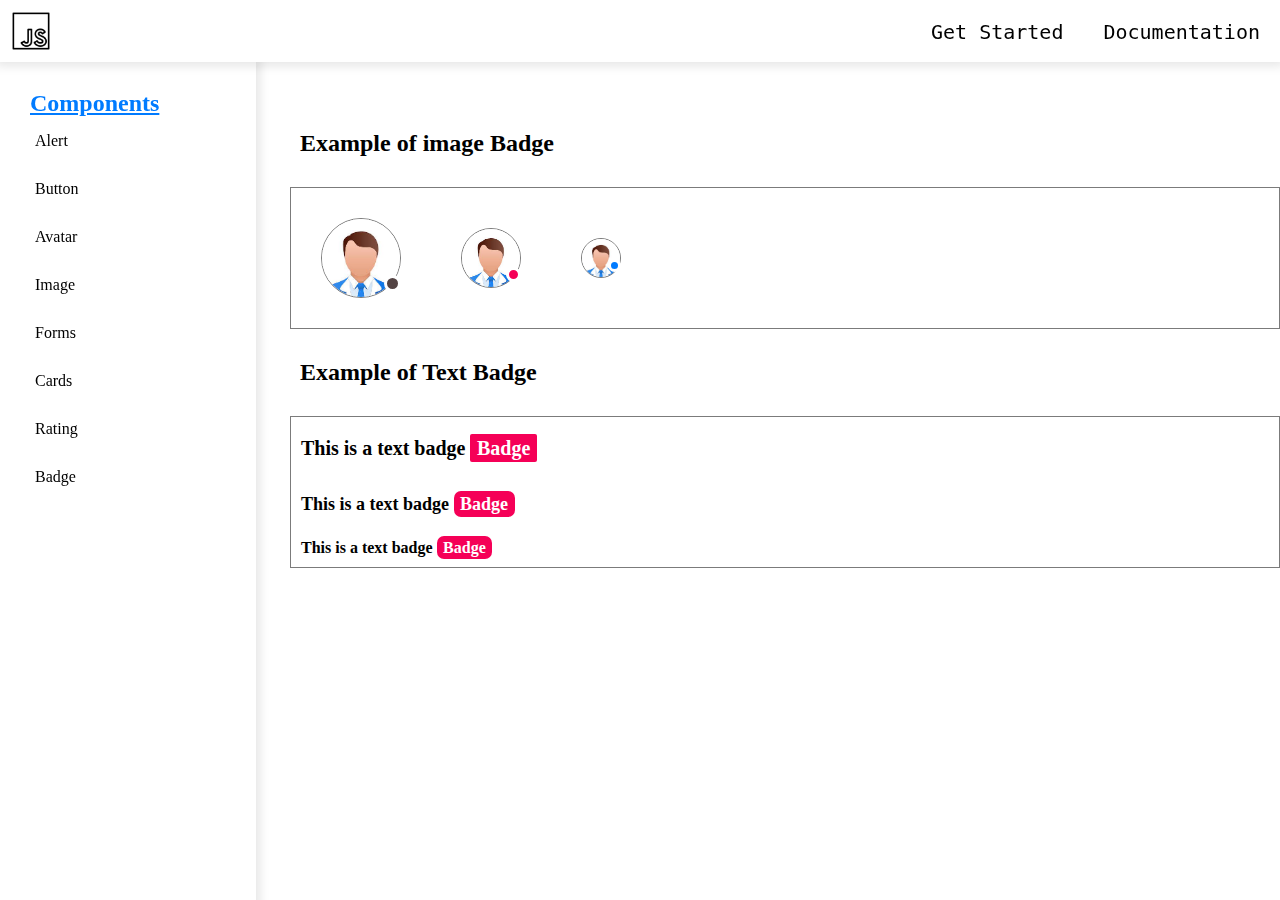
==== documentation/documentation.html @ a23e257b "added badge component" ====
<!DOCTYPE html>
<html lang="en">

<head>
    <meta charset="UTF-8">
    <meta http-equiv="X-UA-Compatible" content="IE=edge">
    <meta name="viewport" content="width=device-width, initial-scale=1.0">
    <link rel="stylesheet" href="https://cdnjs.cloudflare.com/ajax/libs/font-awesome/4.7.0/css/font-awesome.min.css" integrity="sha256-eZrrJcwDc/3uDhsdt61sL2oOBY362qM3lon1gyExkL0=" crossorigin="anonymous" />
    <link rel="stylesheet" href="./documentation.css">
    <title>Document</title>
</head>

<body>
    <section class="component__container">
        <nav class="navbar">
            <div class="navigation navigation-logo">
                <img src="../images/js-logo.png">
            </div>
            <div class="navigation">
                <ul>
                    <li class="navigation__list" onclick="location.href='../index.html' "> Get Started </li>
                    <li class="navigation__list" onclick="location.href='./documentation.html'">Documentation</li>
                </ul>
            </div>
        </nav>

        <section class="component__body">
            <aside class="component__sidebar">
                <h2 class="component__heading">Components</h2>
                <ul id="sidebar__list">
                    <li class="sidebar__list-item" data-component="alert">Alert</li>
                    <li class="sidebar__list-item" data-component="button">Button</li>
                    <li class="sidebar__list-item" data-component="avatar">Avatar</li>
                    <li class="sidebar__list-item" data-component="image">Image</li>
                    <li class="sidebar__list-item" data-component="form">Forms</li>
                    <li class="sidebar__list-item" data-component="cards">Cards</li>
                    <li class="sidebar__list-item" data-component="rating">Rating</li>
                    <li class="sidebar__list-item" data-component="badge">Badge</li>
                </ul>
            </aside>
            <div id="component_content"></div>
        </section>

    </section>
    <script src="./documentation.js"></script>
</body>

</html>
---- documentation/documentation.css ----
@import url(../components/component.css);
.component__container {
    display: grid;
    grid-template-rows: 100px auto;
}

.navbar {
    background-color: var(--light-color);
    display: flex;
    justify-content: space-between;
    height: 6.2rem;
    grid-column-start: 2;
    grid-column-end: 3;
    position: fixed;
    top: 0;
    width: 100%;
    z-index: 300;
    box-shadow: 0px 0px 10px 4px rgb(0 0 0 / 10%);
    cursor: pointer;
}

.navigation,
.navigation ul {
    display: flex;
    list-style-type: none;
}

.navigation-logo {
    padding: 1rem;
}

.navigation__list {
    padding: 2rem;
    font-size: 2rem;
    font-family: monospace;
}

.component__body {
    display: grid;
    grid-template-columns: 290px auto;
    grid-row-start: 2;
    grid-row-end: 3;
    background-color: var(--blue);
}

.component__sidebar {
    grid-column-start: 1;
    grid-column-end: 2;
    background: burlywood;
    background-color: var(--light-color);
    bottom: 0;
    height: 100vh;
    position: fixed;
    left: 0;
    top: 6rem;
    z-index: 200;
    width: 20%;
    box-shadow: 0px 0px 10px 4px rgb(0 0 0 / 10%);
    padding: 3rem;
}

.component__heading {
    text-decoration: underline;
    color: var(--primary);
}

#component_content {
    grid-column-start: 2;
    grid-column-end: 3;
}

.sidebar__list-item {
    list-style: none;
    padding: 1.5rem 0.5rem;
    cursor: pointer;
}

.sidebar__list-item:hover {
    background-color: turquoise;
    color: yellow;
    border-radius: 1rem;
}
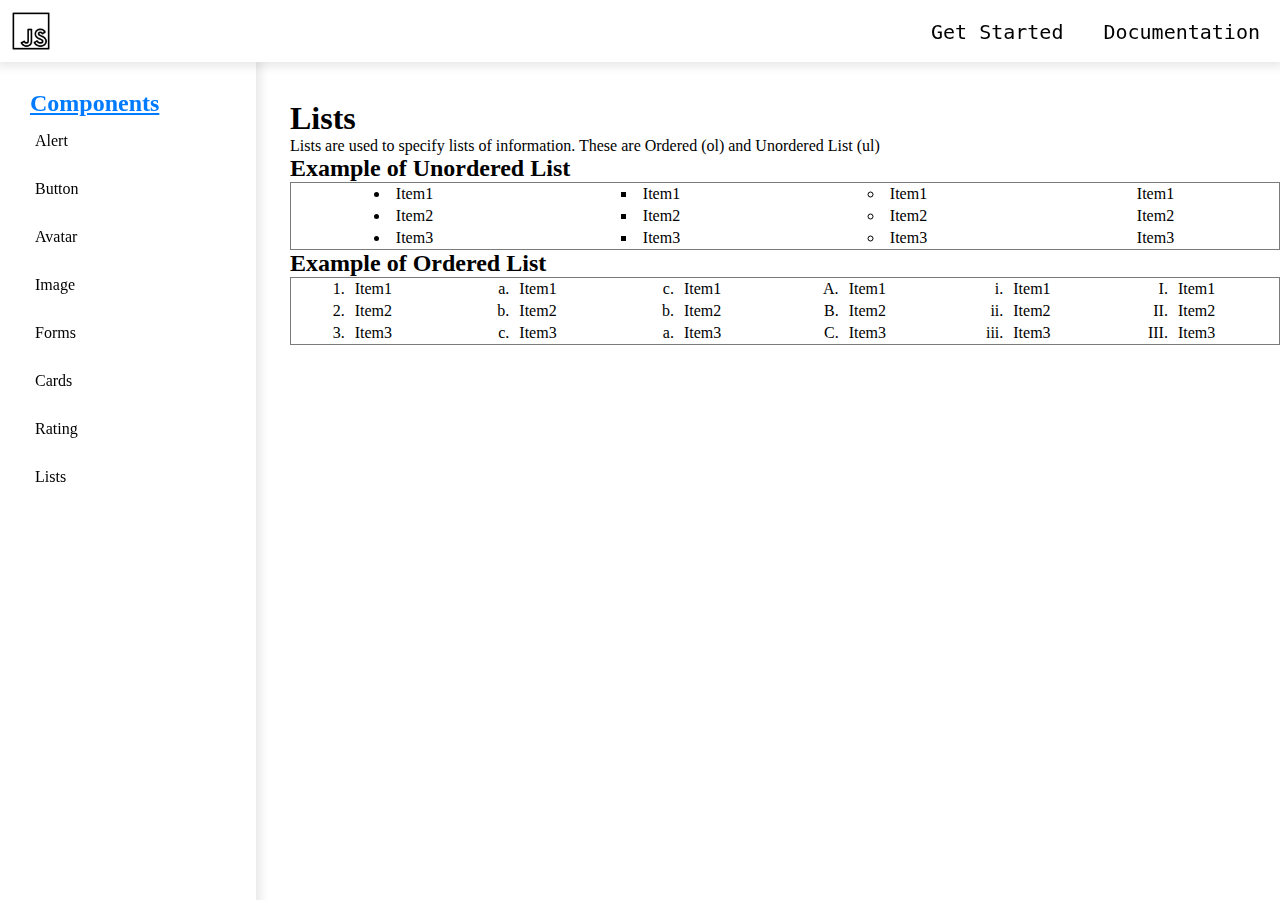
==== commit f1de9b8d: "Merge pull request #10 from anand-tiwari/lists" ====
--- a/documentation/documentation.html
+++ b/documentation/documentation.html
@@ -35,7 +35,7 @@
                     <li class="sidebar__list-item" data-component="form">Forms</li>
                     <li class="sidebar__list-item" data-component="cards">Cards</li>
                     <li class="sidebar__list-item" data-component="rating">Rating</li>
-                    <li class="sidebar__list-item" data-component="badge">Badge</li>
+                    <li class="sidebar__list-item" data-component="lists">Lists</li>
                 </ul>
             </aside>
             <div id="component_content"></div>
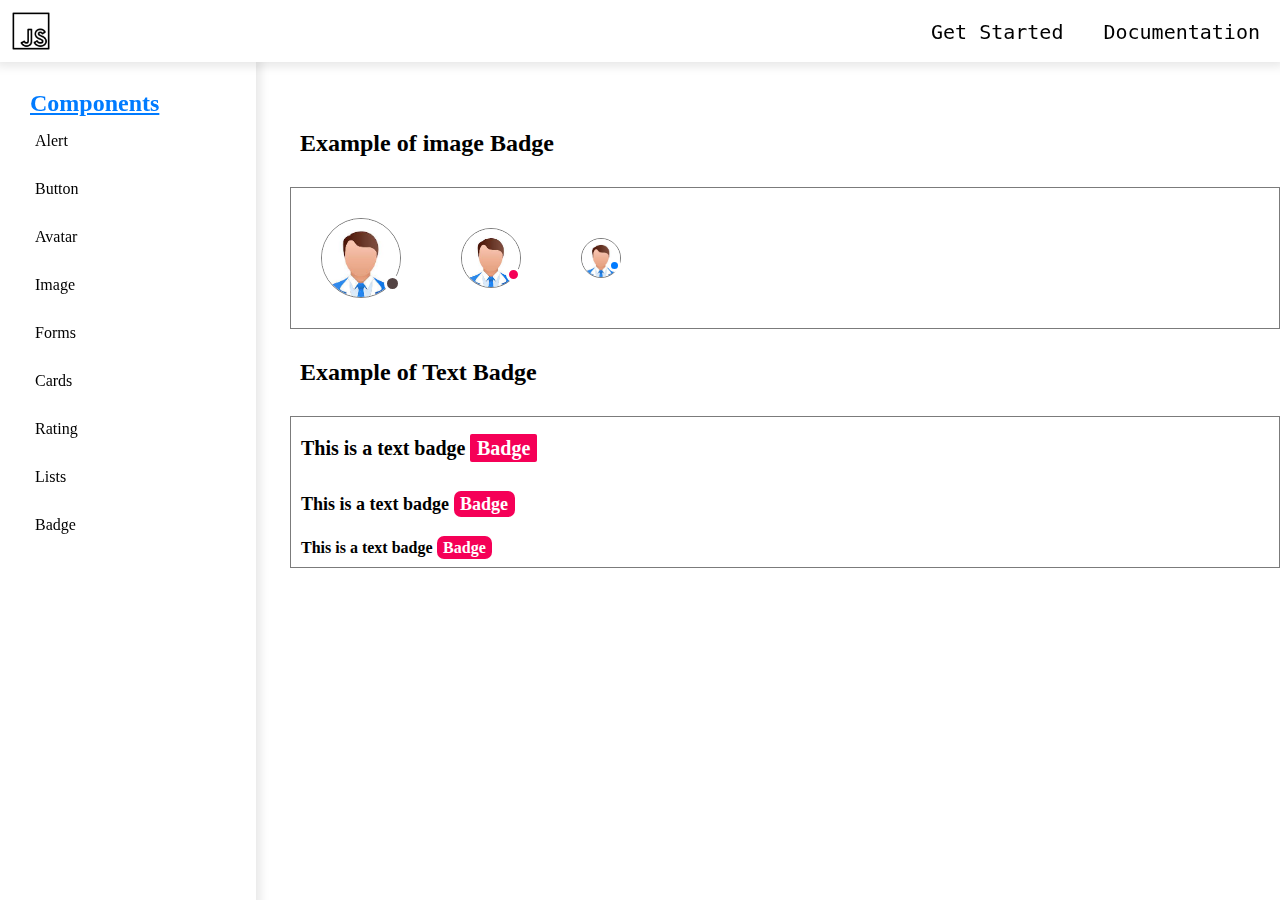
==== commit 46b194db: "Merge remote-tracking branch 'origin/main' into badge" ====
--- a/documentation/documentation.html
+++ b/documentation/documentation.html
@@ -36,6 +36,7 @@
                     <li class="sidebar__list-item" data-component="cards">Cards</li>
                     <li class="sidebar__list-item" data-component="rating">Rating</li>
                     <li class="sidebar__list-item" data-component="lists">Lists</li>
+                    <li class="sidebar__list-item" data-component="badge">Badge</li>
                 </ul>
             </aside>
             <div id="component_content"></div>
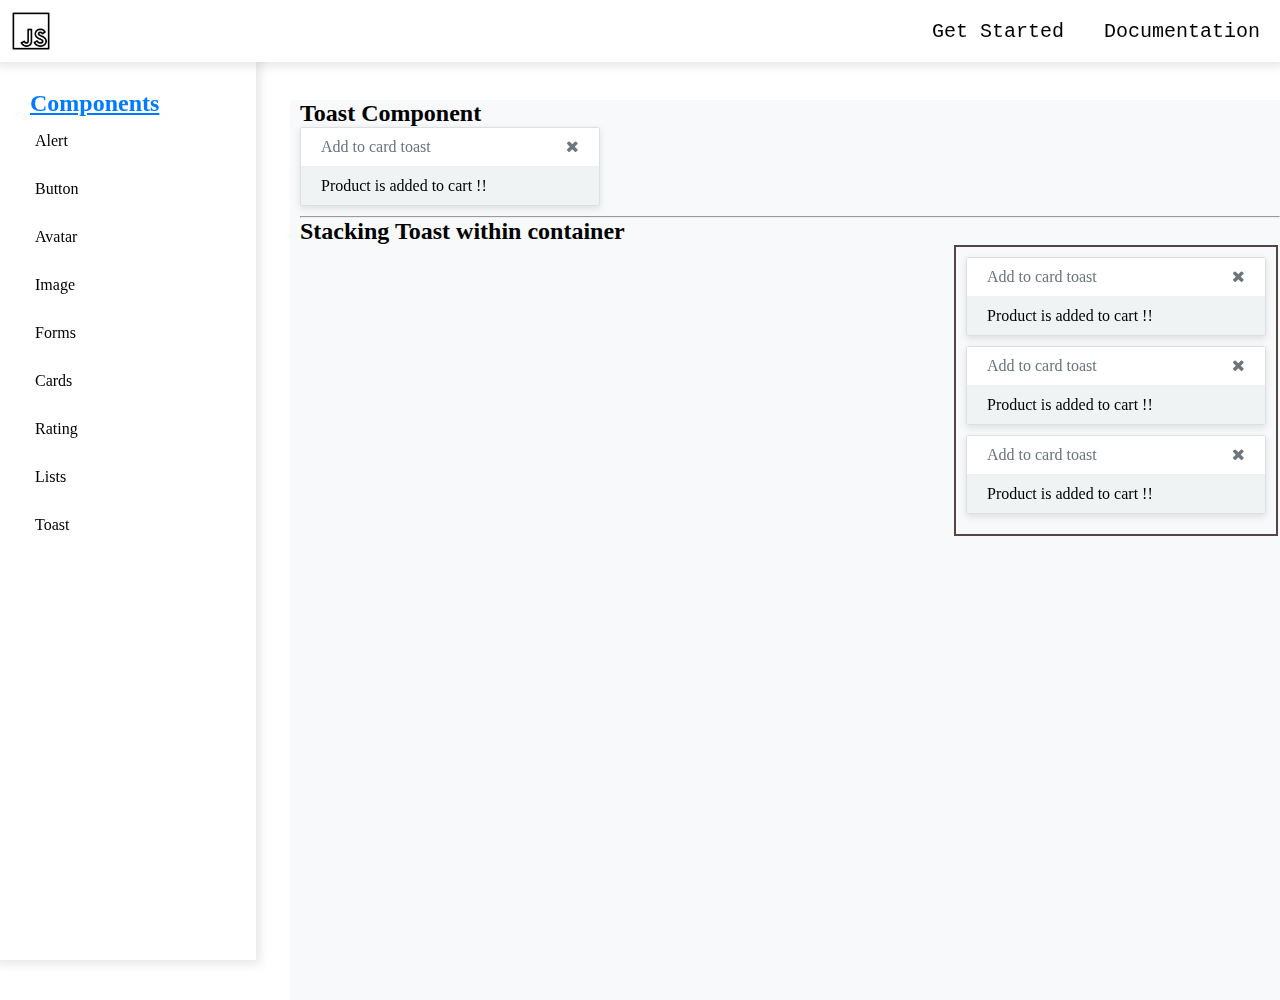
==== commit 72872620: "Merge remote-tracking branch 'origin/main' into toast" ====
--- a/documentation/documentation.html
+++ b/documentation/documentation.html
@@ -36,7 +36,7 @@
                     <li class="sidebar__list-item" data-component="cards">Cards</li>
                     <li class="sidebar__list-item" data-component="rating">Rating</li>
                     <li class="sidebar__list-item" data-component="lists">Lists</li>
-                    <li class="sidebar__list-item" data-component="badge">Badge</li>
+                    <li class="sidebar__list-item" data-component="toast">Toast</li>
                 </ul>
             </aside>
             <div id="component_content"></div>
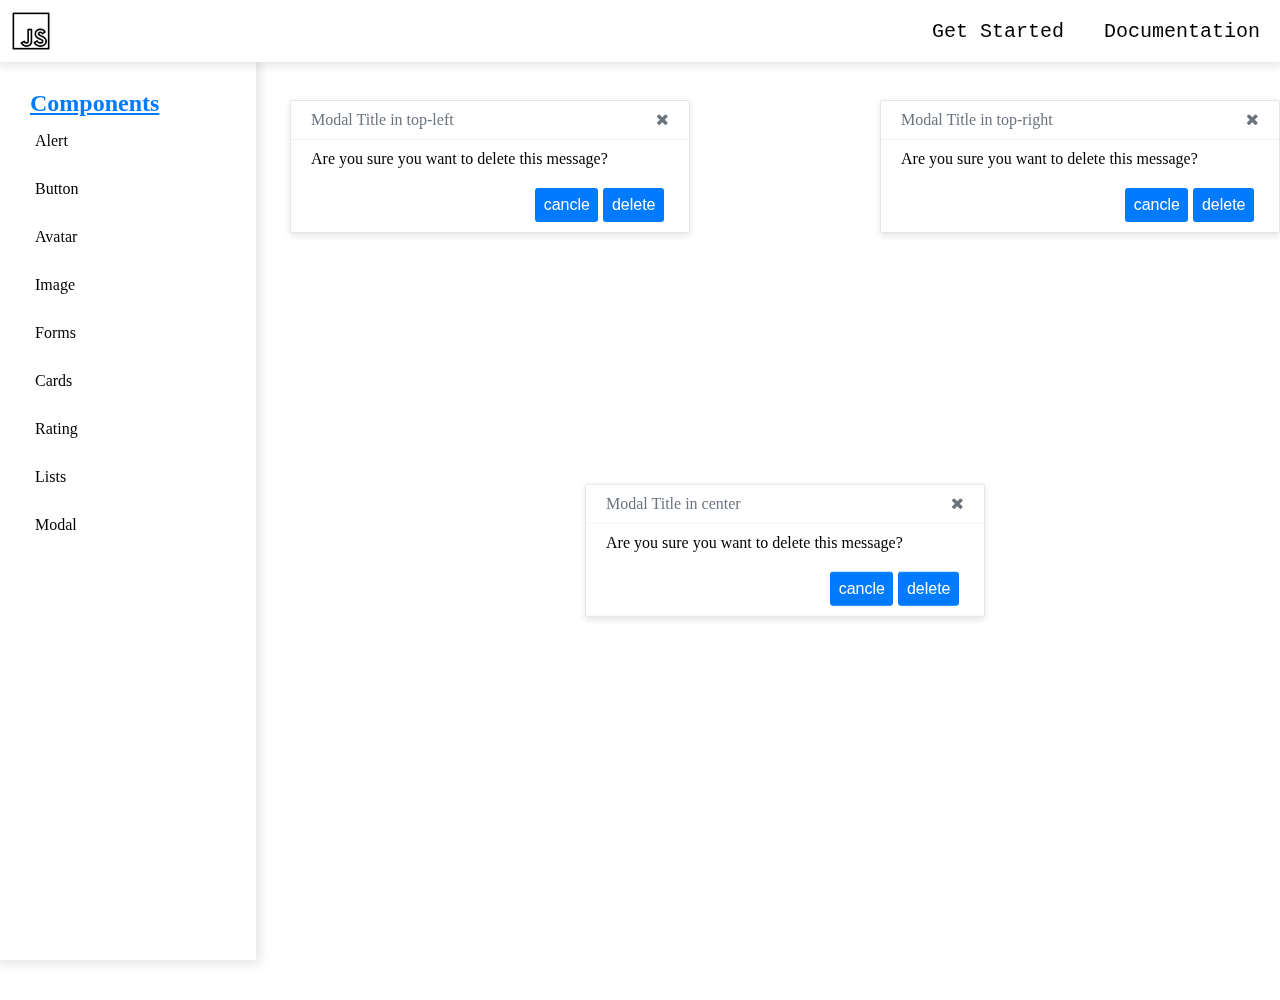
==== commit e39b763c: "updated modal components" ====
--- a/documentation/documentation.html
+++ b/documentation/documentation.html
@@ -36,7 +36,7 @@
                     <li class="sidebar__list-item" data-component="cards">Cards</li>
                     <li class="sidebar__list-item" data-component="rating">Rating</li>
                     <li class="sidebar__list-item" data-component="lists">Lists</li>
-                    <li class="sidebar__list-item" data-component="toast">Toast</li>
+                    <li class="sidebar__list-item" data-component="modal">Modal</li>
                 </ul>
             </aside>
             <div id="component_content"></div>
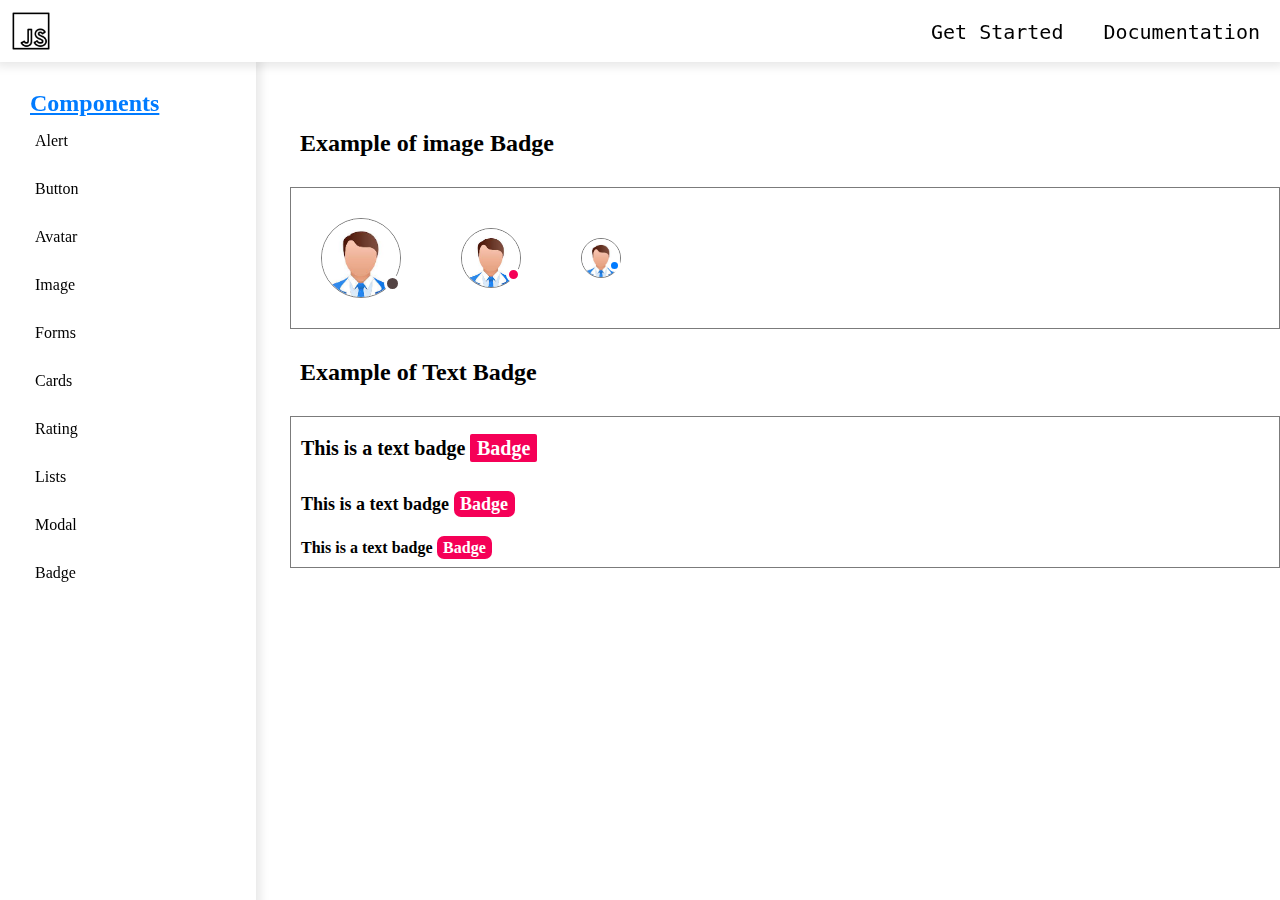
==== commit f1e71170: "Merge remote-tracking branch 'origin/main' into badge" ====
--- a/documentation/documentation.html
+++ b/documentation/documentation.html
@@ -37,6 +37,7 @@
                     <li class="sidebar__list-item" data-component="rating">Rating</li>
                     <li class="sidebar__list-item" data-component="lists">Lists</li>
                     <li class="sidebar__list-item" data-component="modal">Modal</li>
+                    <li class="sidebar__list-item" data-component="badge">Badge</li>
                 </ul>
             </aside>
             <div id="component_content"></div>
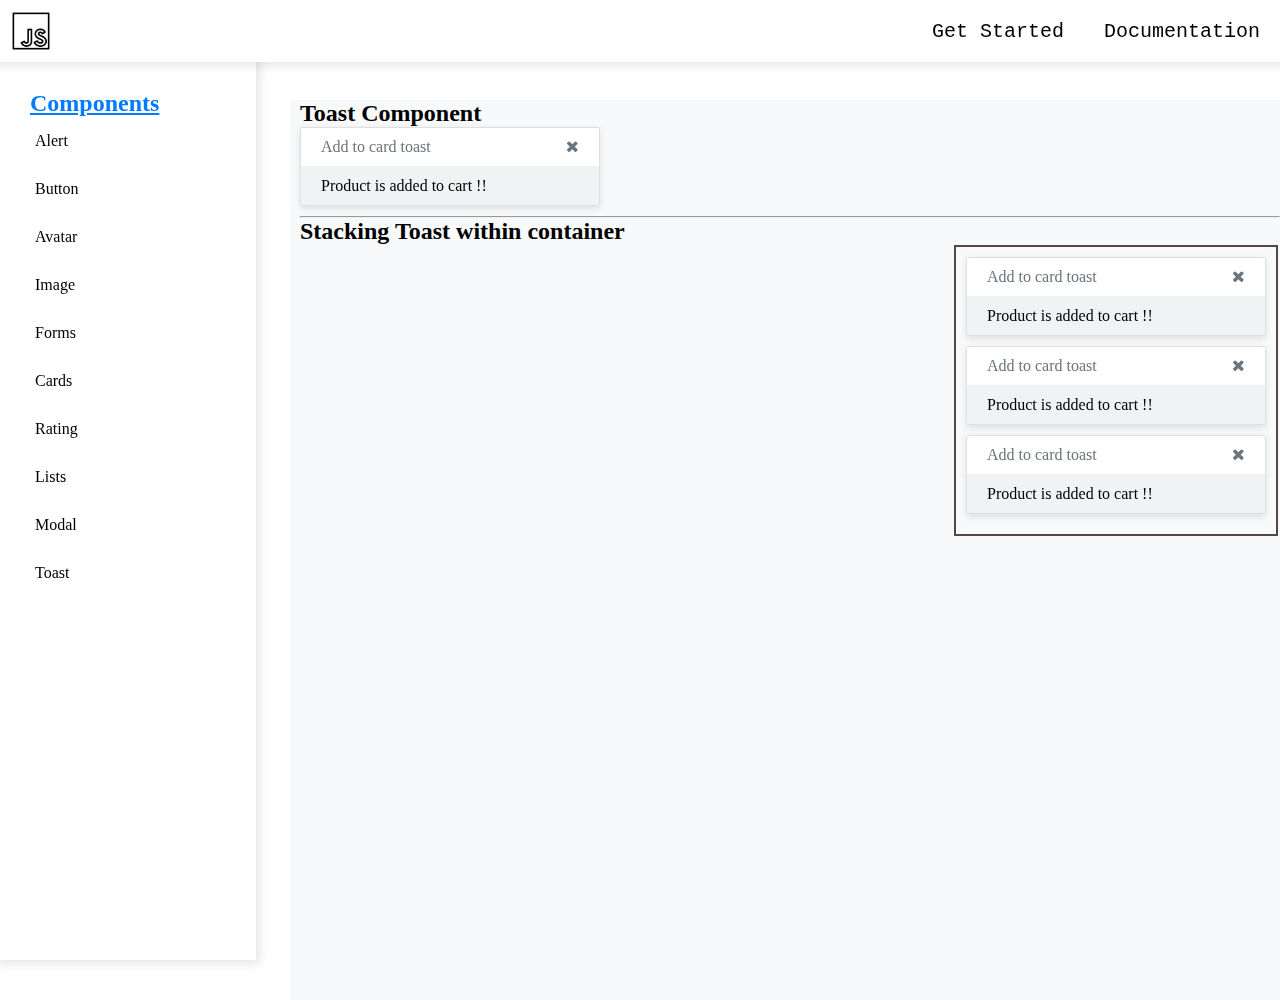
==== commit f58e0b93: "Merge remote-tracking branch 'origin/main' into toast" ====
--- a/documentation/documentation.html
+++ b/documentation/documentation.html
@@ -37,7 +37,7 @@
                     <li class="sidebar__list-item" data-component="rating">Rating</li>
                     <li class="sidebar__list-item" data-component="lists">Lists</li>
                     <li class="sidebar__list-item" data-component="modal">Modal</li>
-                    <li class="sidebar__list-item" data-component="badge">Badge</li>
+                    <li class="sidebar__list-item" data-component="toast">Toast</li>
                 </ul>
             </aside>
             <div id="component_content"></div>
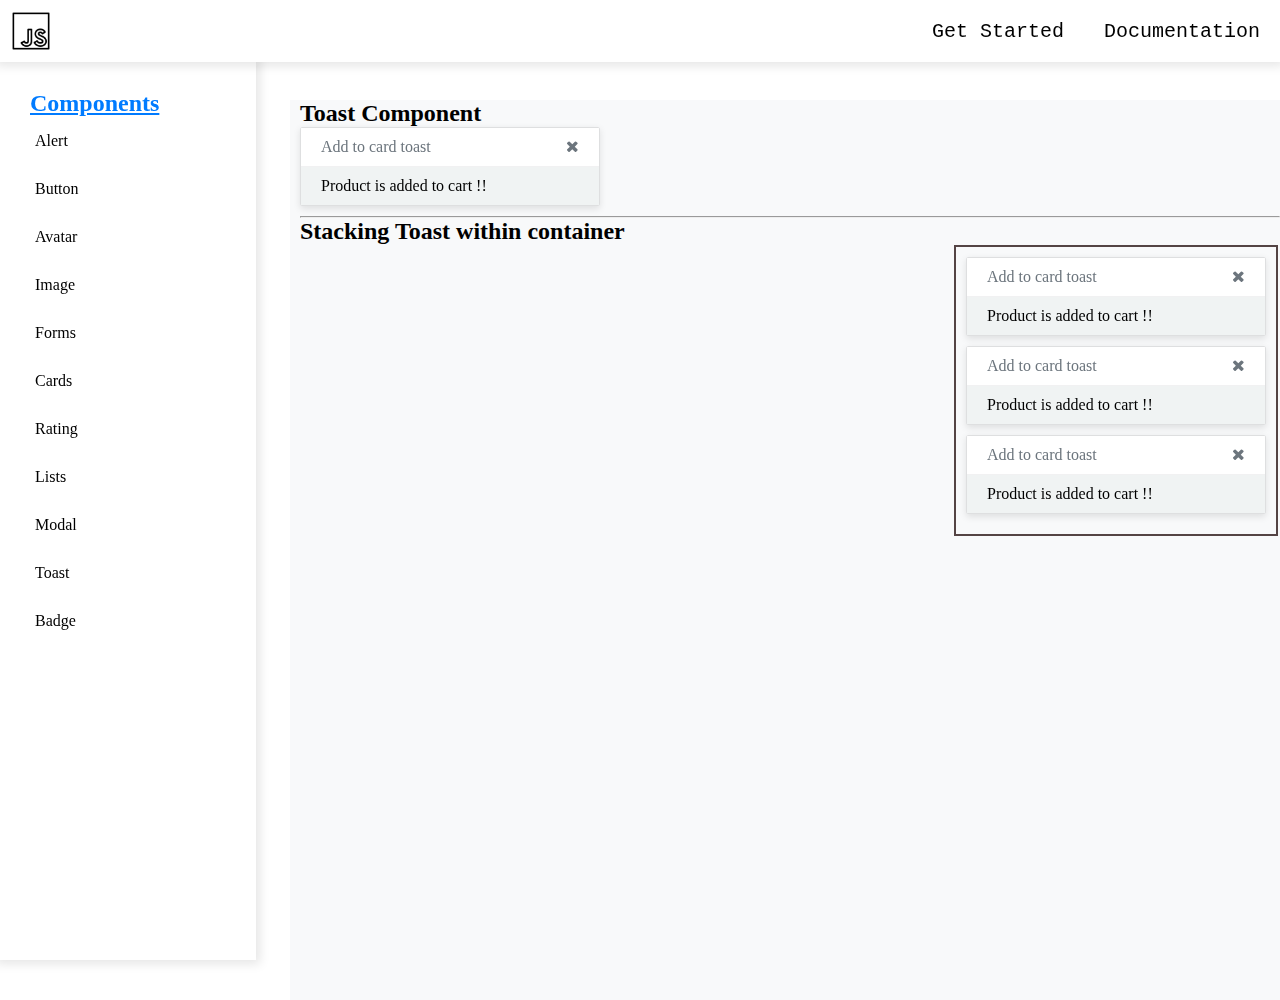
==== commit a5ed3a96: "Merge remote-tracking branch 'origin/main' into badge" ====
--- a/documentation/documentation.html
+++ b/documentation/documentation.html
@@ -38,6 +38,7 @@
                     <li class="sidebar__list-item" data-component="lists">Lists</li>
                     <li class="sidebar__list-item" data-component="modal">Modal</li>
                     <li class="sidebar__list-item" data-component="toast">Toast</li>
+                    <li class="sidebar__list-item" data-component="badge">Badge</li>
                 </ul>
             </aside>
             <div id="component_content"></div>
